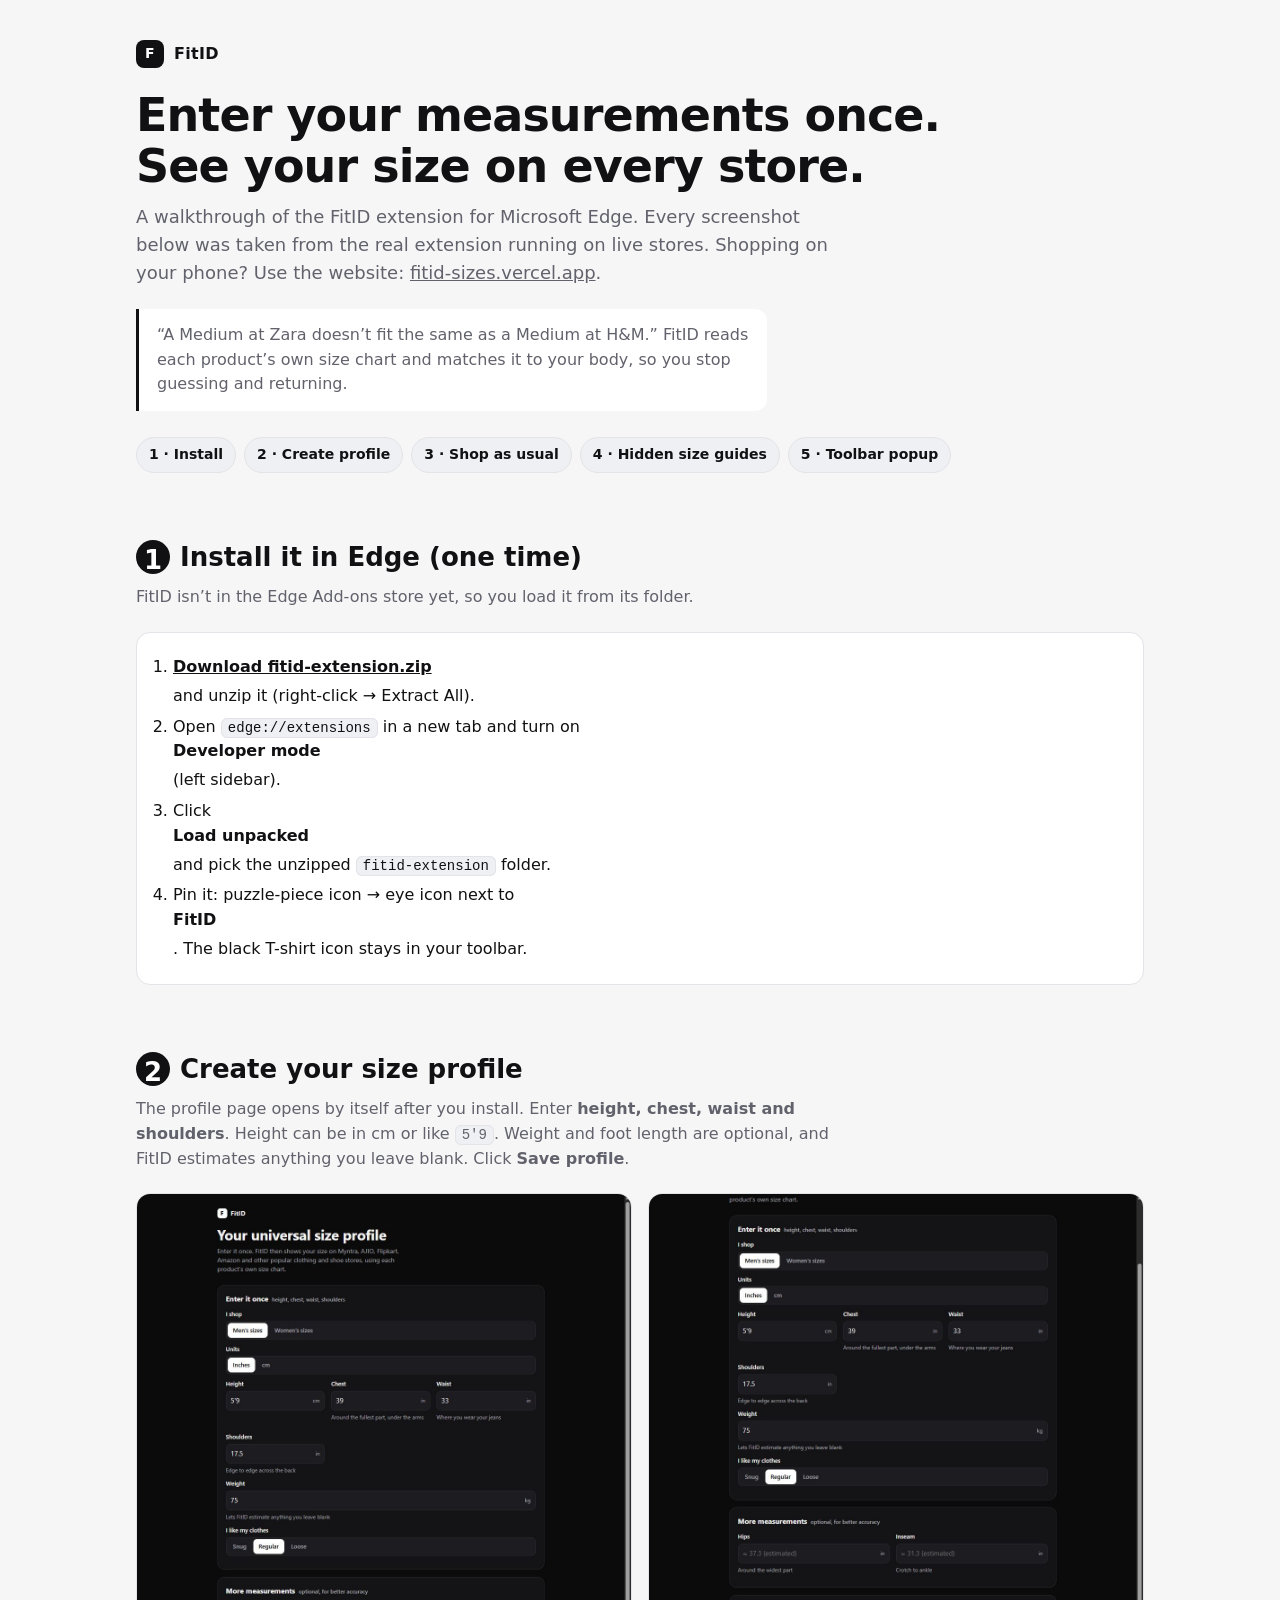
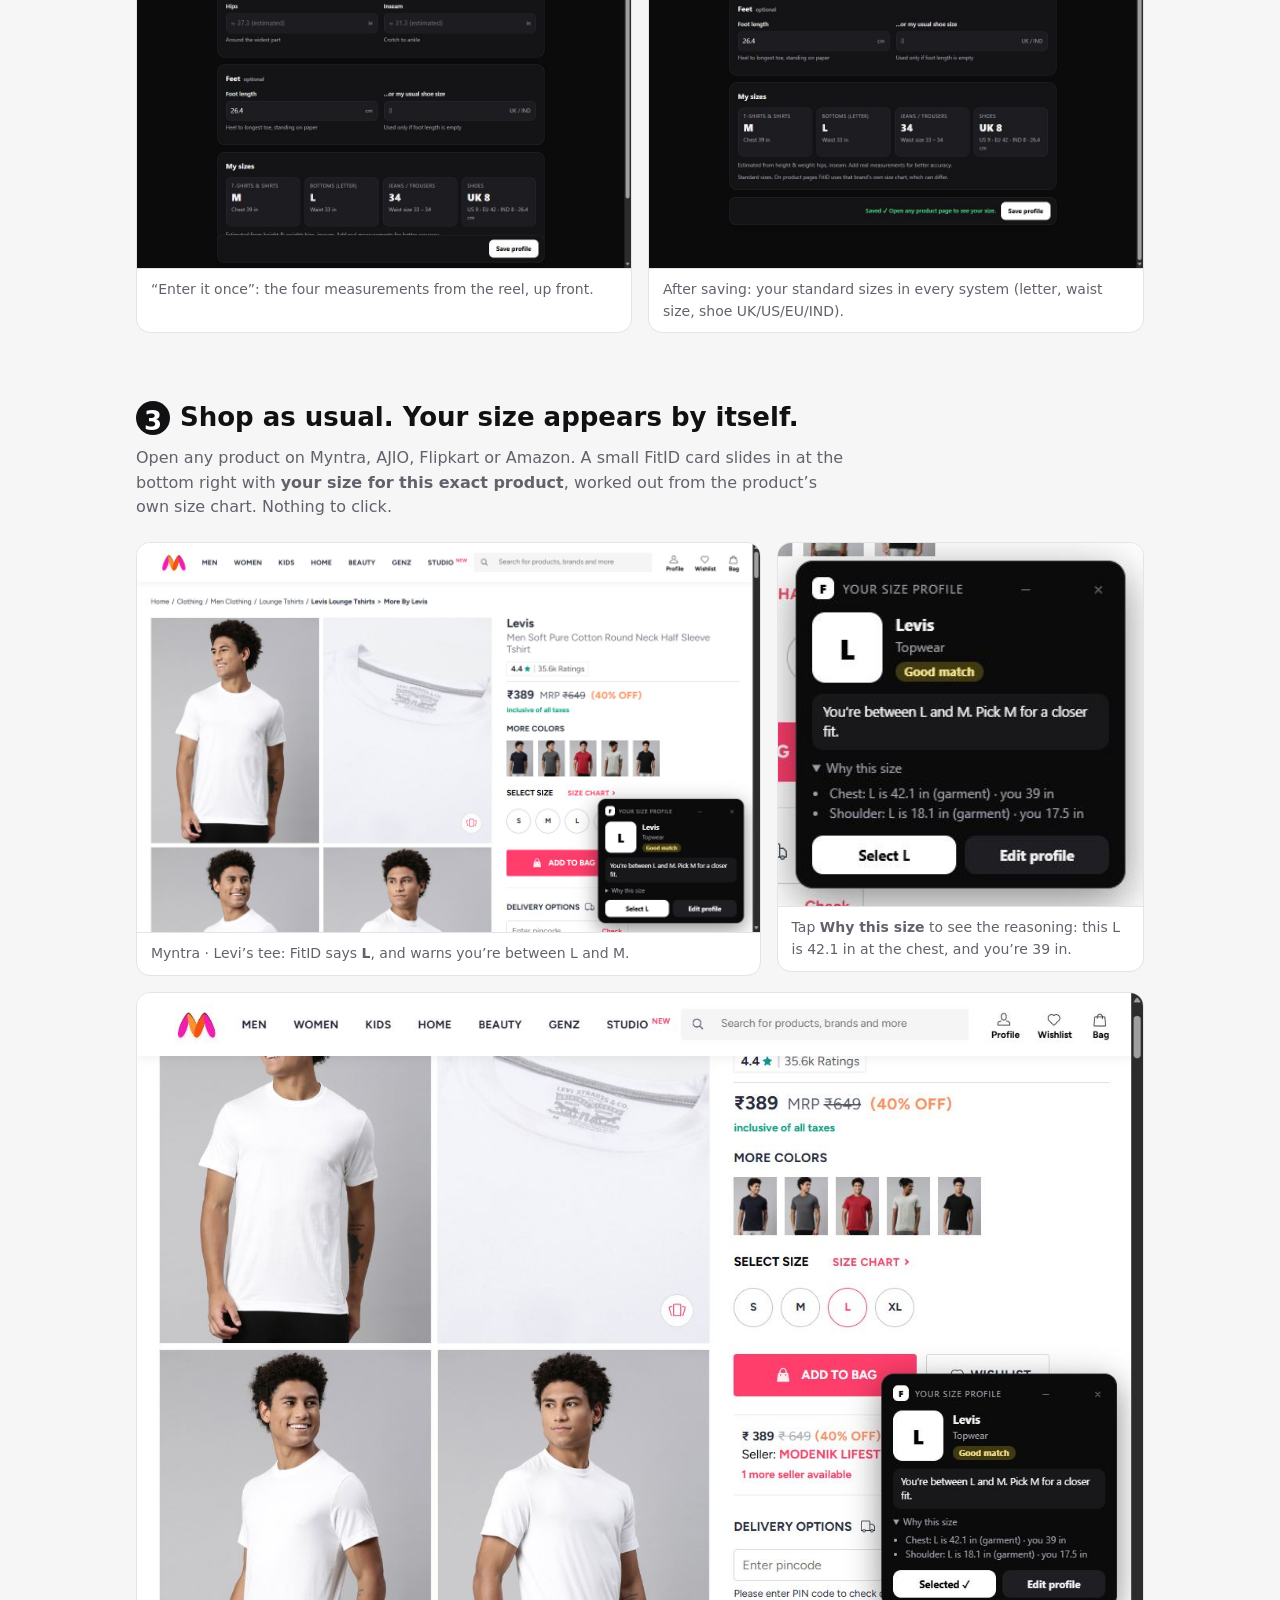
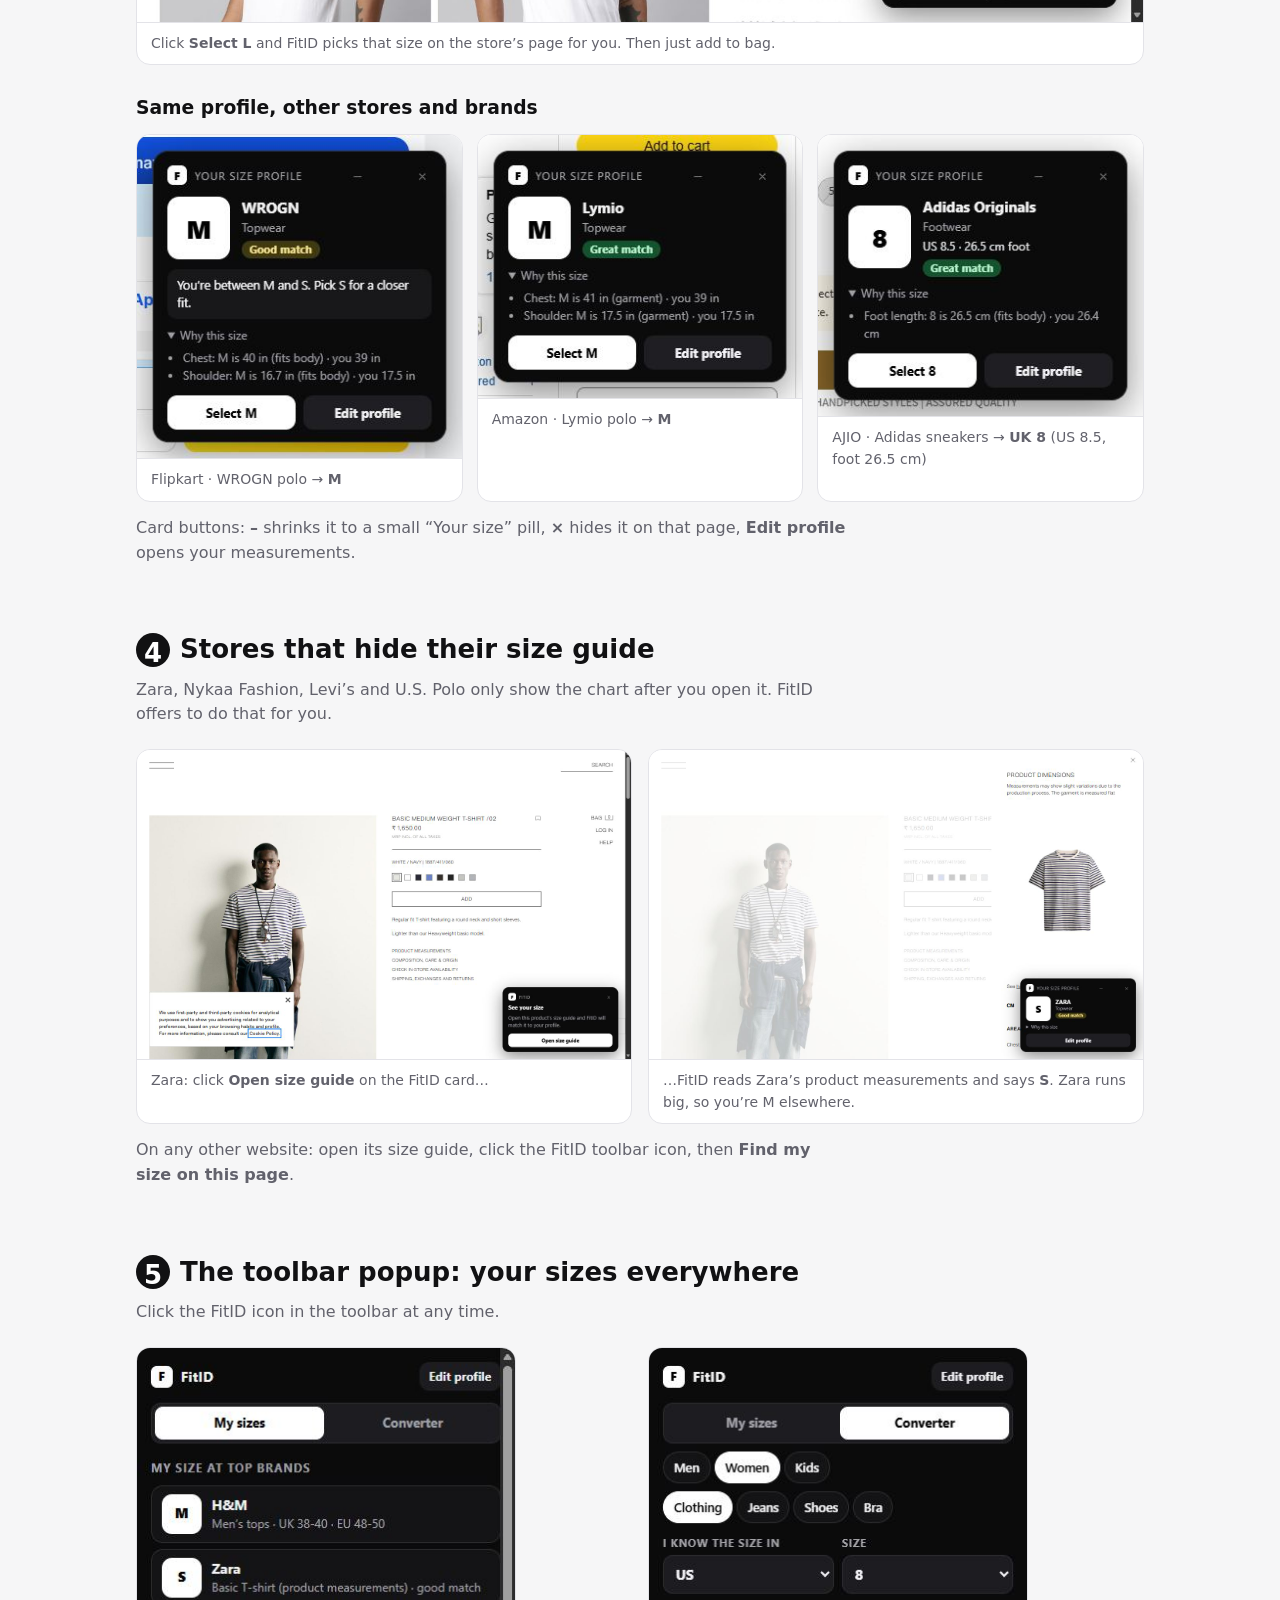
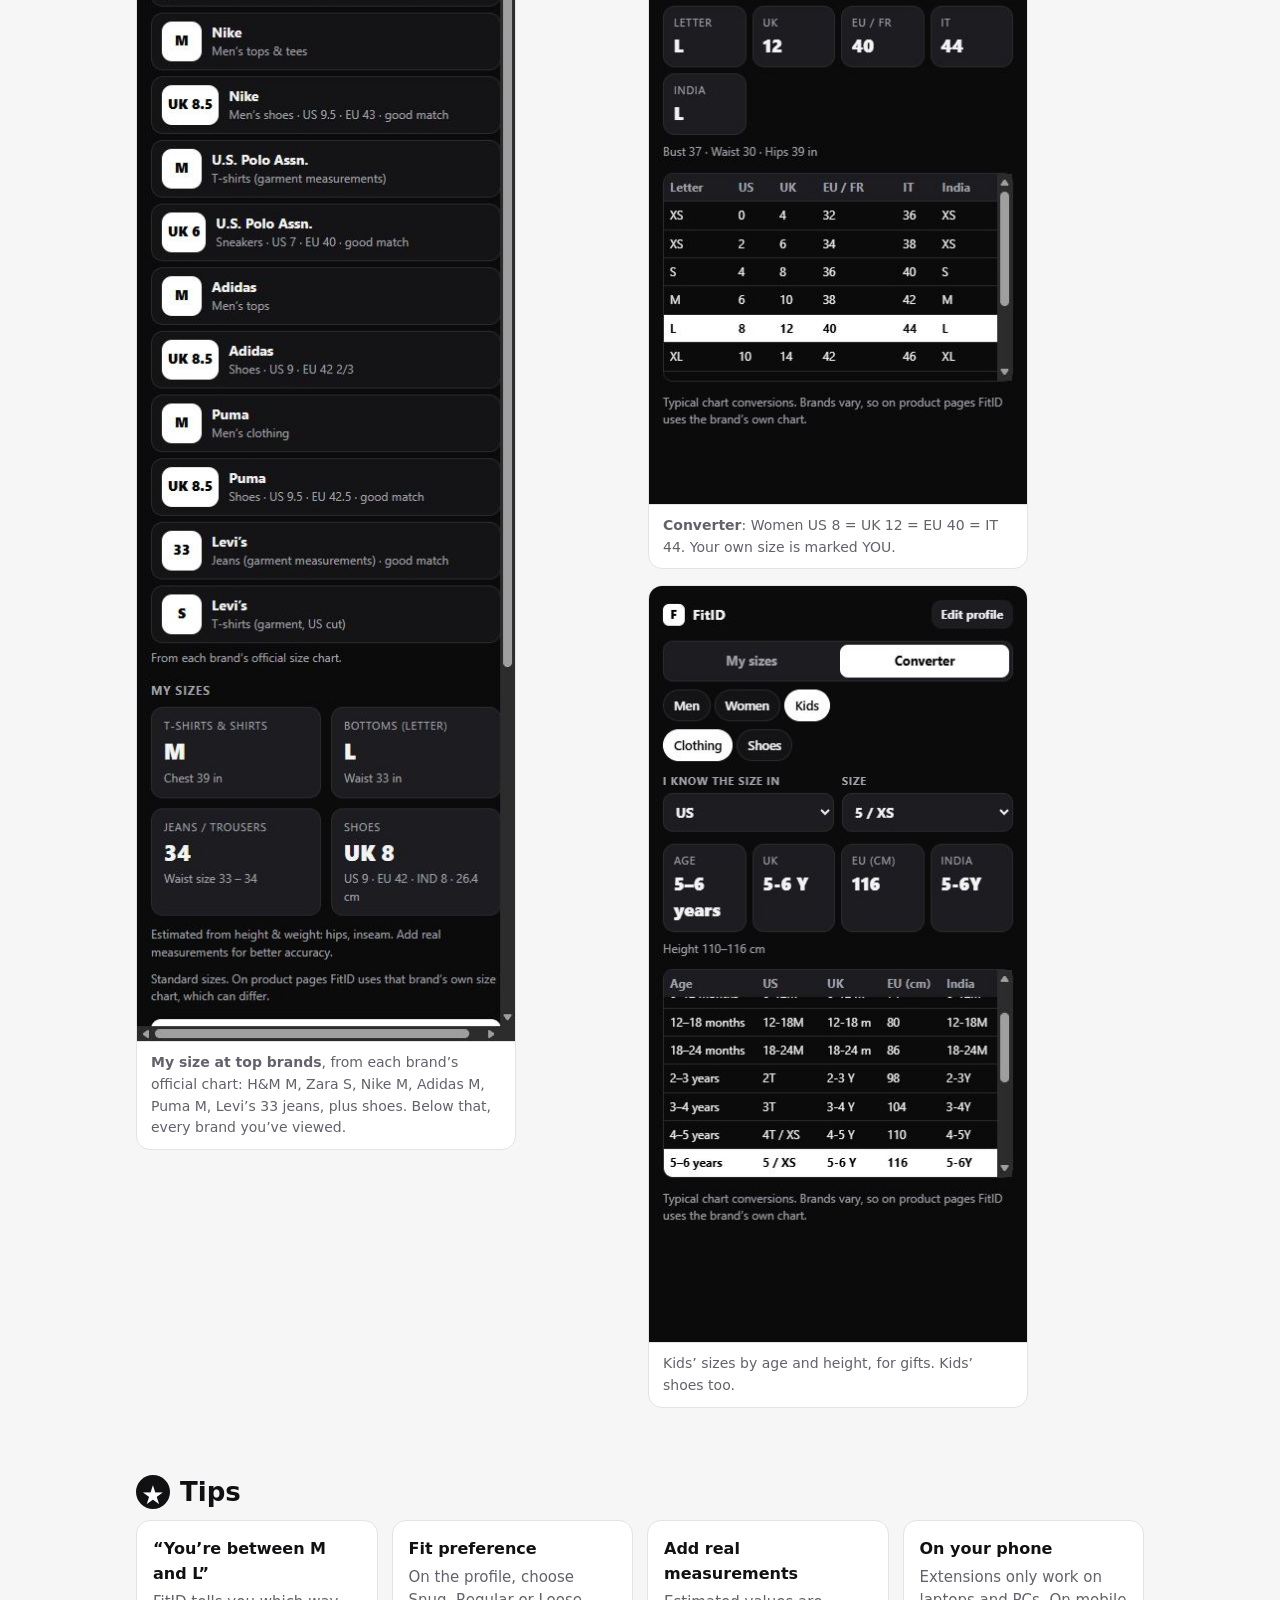
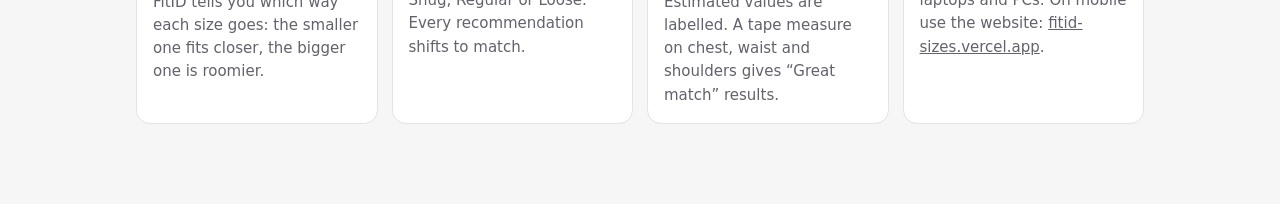
==== fitid-web/demo/index.html @ 5682cadd "Add extension build, demo page, and links between extension and website - build.ps1: clean dist/ fol" ====
<!doctype html>
<html lang="en">
<head>
  <meta charset="utf-8">
  <meta name="viewport" content="width=device-width, initial-scale=1">
  <title>FitID Demo</title>
  <style>
    :root { --bg:#f6f6f7; --surface:#fff; --text:#111113; --muted:#62626c; --border:#e3e3e8; --accent:#111113; --accent-text:#fff; --chip:#eef0f3; }
    @media (prefers-color-scheme: dark) { :root { --bg:#0b0b0c; --surface:#151518; --text:#f4f4f5; --muted:#a1a1aa; --border:#2a2a2f; --accent:#fff; --accent-text:#000; --chip:#1f1f23; } }
    * { box-sizing: border-box; }
    body { margin: 0; background: var(--bg); color: var(--text); font: 16px/1.55 "Segoe UI", system-ui, -apple-system, Roboto, sans-serif; }
    .wrap { max-width: 1040px; margin: 0 auto; padding: 40px 16px 80px; }
    .brandmark { display: flex; align-items: center; gap: 10px; font-weight: 800; letter-spacing: .02em; }
    .logo { width: 28px; height: 28px; border-radius: 8px; background: var(--accent); color: var(--accent-text); display: grid; place-items: center; font-size: 14px; }
    h1 { font-size: clamp(30px, 5vw, 46px); line-height: 1.1; margin: 22px 0 12px; letter-spacing: -.02em; }
    .lead { font-size: 18px; color: var(--muted); max-width: 62ch; margin: 0; }
    .quote { margin: 22px 0 0; padding: 14px 18px; border-left: 3px solid var(--accent); background: var(--surface); border-radius: 0 12px 12px 0; color: var(--muted); max-width: 62ch; }
    .flow { display: flex; flex-wrap: wrap; gap: 8px; margin: 26px 0 0; }
    .flow span { background: var(--chip); border: 1px solid var(--border); padding: 6px 12px; border-radius: 999px; font-size: 14px; font-weight: 600; }
    section.step { margin-top: 64px; }
    .num { display: inline-grid; place-items: center; width: 34px; height: 34px; border-radius: 50%; background: var(--accent); color: var(--accent-text); font-weight: 800; margin-right: 10px; }
    h2 { font-size: 26px; margin: 0 0 8px; display: flex; align-items: center; }
    .sub { color: var(--muted); margin: 0 0 22px; max-width: 70ch; }
    .shot { margin: 0; background: var(--surface); border: 1px solid var(--border); border-radius: 14px; overflow: hidden; }
    .shot img { display: block; width: 100%; height: auto; }
    .shot figcaption { padding: 10px 14px; font-size: 14px; color: var(--muted); border-top: 1px solid var(--border); }
    .grid2 { display: grid; grid-template-columns: repeat(auto-fit, minmax(300px, 1fr)); gap: 16px; }
    .split { display: grid; grid-template-columns: 1.7fr 1fr; gap: 16px; align-items: start; }
    .cards { display: grid; grid-template-columns: repeat(auto-fit, minmax(210px, 1fr)); gap: 14px; }
    .cards .shot img { max-height: 340px; object-fit: contain; background: #fff; }
    .phone { max-width: 380px; }
    ol.install { margin: 0; padding-left: 20px; }
    ol.install li { margin: 6px 0; }
    code { background: var(--chip); border: 1px solid var(--border); padding: 1px 6px; border-radius: 6px; font-size: 14px; }
    .tips { display: grid; grid-template-columns: repeat(auto-fit, minmax(230px, 1fr)); gap: 14px; }
    .tip { background: var(--surface); border: 1px solid var(--border); border-radius: 14px; padding: 16px; }
    .tip b { display: block; margin-bottom: 4px; }
    .tip p { margin: 0; color: var(--muted); font-size: 15px; }
    a { color: inherit; }
    @media (max-width: 760px) { .split { grid-template-columns: 1fr; } section.step { margin-top: 48px; } }
  </style>
</head>
<body>
  <main class="wrap">
    <div class="brandmark"><span class="logo">F</span> FitID</div>
    <h1>Enter your measurements once.<br>See your size on every store.</h1>
    <p class="lead">A walkthrough of the FitID extension for Microsoft Edge. Every screenshot below was taken from the real extension running on live stores. Shopping on your phone? Use the website: <a href="https://fitid-sizes.vercel.app/">fitid-sizes.vercel.app</a>.</p>
    <p class="quote">“A Medium at Zara doesn’t fit the same as a Medium at H&amp;M.” FitID reads each product’s own size chart and matches it to your body, so you stop guessing and returning.</p>
    <div class="flow"><span>1 · Install</span><span>2 · Create profile</span><span>3 · Shop as usual</span><span>4 · Hidden size guides</span><span>5 · Toolbar popup</span></div>

    <section class="step">
      <h2><span class="num">1</span>Install it in Edge (one time)</h2>
      <p class="sub">FitID isn’t in the Edge Add-ons store yet, so you load it from its folder.</p>
      <div class="tip">
        <ol class="install">
          <li><a href="https://fitid-sizes.vercel.app/downloads/fitid-extension.zip"><b>Download fitid-extension.zip</b></a> and unzip it (right-click → Extract All).</li>
          <li>Open <code>edge://extensions</code> in a new tab and turn on <b>Developer mode</b> (left sidebar).</li>
          <li>Click <b>Load unpacked</b> and pick the unzipped <code>fitid-extension</code> folder.</li>
          <li>Pin it: puzzle-piece icon → eye icon next to <b>FitID</b>. The black T-shirt icon stays in your toolbar.</li>
        </ol>
      </div>
    </section>

    <section class="step">
      <h2><span class="num">2</span>Create your size profile</h2>
      <p class="sub">The profile page opens by itself after you install. Enter <b>height, chest, waist and shoulders</b>. Height can be in cm or like <code>5'9</code>. Weight and foot length are optional, and FitID estimates anything you leave blank. Click <b>Save profile</b>.</p>
      <div class="grid2">
        <figure class="shot"><img src="img/01-profile.jpg" alt="FitID profile page with height, chest, waist and shoulders filled in"><figcaption>“Enter it once”: the four measurements from the reel, up front.</figcaption></figure>
        <figure class="shot"><img src="img/02-profile-sizes.jpg" alt="My sizes summary after saving"><figcaption>After saving: your standard sizes in every system (letter, waist size, shoe UK/US/EU/IND).</figcaption></figure>
      </div>
    </section>

    <section class="step">
      <h2><span class="num">3</span>Shop as usual. Your size appears by itself.</h2>
      <p class="sub">Open any product on Myntra, AJIO, Flipkart or Amazon. A small FitID card slides in at the bottom right with <b>your size for this exact product</b>, worked out from the product’s own size chart. Nothing to click.</p>
      <div class="split">
        <figure class="shot"><img src="img/03-myntra.jpg" alt="Myntra product page with the FitID card showing size L"><figcaption>Myntra · Levi’s tee: FitID says <b>L</b>, and warns you’re between L and M.</figcaption></figure>
        <figure class="shot"><img src="img/03-myntra-card.jpg" alt="FitID card with Why this size expanded"><figcaption>Tap <b>Why this size</b> to see the reasoning: this L is 42.1 in at the chest, and you’re 39 in.</figcaption></figure>
      </div>
      <div style="height:16px"></div>
      <figure class="shot"><img src="img/03-myntra-selected.jpg" alt="Myntra page after clicking Select L"><figcaption>Click <b>Select L</b> and FitID picks that size on the store’s page for you. Then just add to bag.</figcaption></figure>
      <h3 style="margin:28px 0 12px">Same profile, other stores and brands</h3>
      <div class="cards">
        <figure class="shot"><img src="img/04-flipkart-card.jpg" alt="FitID card on Flipkart"><figcaption>Flipkart · WROGN polo → <b>M</b></figcaption></figure>
        <figure class="shot"><img src="img/06-amazon-card.jpg" alt="FitID card on Amazon"><figcaption>Amazon · Lymio polo → <b>M</b></figcaption></figure>
        <figure class="shot"><img src="img/05-ajio-shoes-card.jpg" alt="FitID card on AJIO for shoes"><figcaption>AJIO · Adidas sneakers → <b>UK 8</b> (US 8.5, foot 26.5 cm)</figcaption></figure>
      </div>
      <p class="sub" style="margin-top:14px">Card buttons: <b>–</b> shrinks it to a small “Your size” pill, <b>×</b> hides it on that page, <b>Edit profile</b> opens your measurements.</p>
    </section>

    <section class="step">
      <h2><span class="num">4</span>Stores that hide their size guide</h2>
      <p class="sub">Zara, Nykaa Fashion, Levi’s and U.S. Polo only show the chart after you open it. FitID offers to do that for you.</p>
      <div class="grid2">
        <figure class="shot"><img src="img/07-zara-a-nudge.jpg" alt="FitID card on Zara offering to open the size guide"><figcaption>Zara: click <b>Open size guide</b> on the FitID card…</figcaption></figure>
        <figure class="shot"><img src="img/07-zara-b-size.jpg" alt="Zara product measurements open with FitID showing size S"><figcaption>…FitID reads Zara’s product measurements and says <b>S</b>. Zara runs big, so you’re M elsewhere.</figcaption></figure>
      </div>
      <p class="sub" style="margin-top:14px">On any other website: open its size guide, click the FitID toolbar icon, then <b>Find my size on this page</b>.</p>
    </section>

    <section class="step">
      <h2><span class="num">5</span>The toolbar popup: your sizes everywhere</h2>
      <p class="sub">Click the FitID icon in the toolbar at any time.</p>
      <div class="grid2" style="align-items:start">
        <figure class="shot phone"><img src="img/08-popup-brands.jpg" alt="Popup listing your size at top brands"><figcaption><b>My size at top brands</b>, from each brand’s official chart: H&amp;M M, Zara S, Nike M, Adidas M, Puma M, Levi’s 33 jeans, plus shoes. Below that, every brand you’ve viewed.</figcaption></figure>
        <div style="display:grid;gap:16px">
          <figure class="shot phone"><img src="img/09-converter.jpg" alt="Size converter, women US 8"><figcaption><b>Converter</b>: Women US 8 = UK 12 = EU 40 = IT 44. Your own size is marked YOU.</figcaption></figure>
          <figure class="shot phone"><img src="img/10-converter-kids.jpg" alt="Size converter, kids by age"><figcaption>Kids’ sizes by age and height, for gifts. Kids’ shoes too.</figcaption></figure>
        </div>
      </div>
    </section>

    <section class="step">
      <h2><span class="num">★</span>Tips</h2>
      <div class="tips">
        <div class="tip"><b>“You’re between M and L”</b><p>FitID tells you which way each size goes: the smaller one fits closer, the bigger one is roomier.</p></div>
        <div class="tip"><b>Fit preference</b><p>On the profile, choose Snug, Regular or Loose. Every recommendation shifts to match.</p></div>
        <div class="tip"><b>Add real measurements</b><p>Estimated values are labelled. A tape measure on chest, waist and shoulders gives “Great match” results.</p></div>
        <div class="tip"><b>On your phone</b><p>Extensions only work on laptops and PCs. On mobile use the website: <a href="https://fitid-sizes.vercel.app">fitid-sizes.vercel.app</a>.</p></div>
      </div>
    </section>
  </main>
</body>
</html>
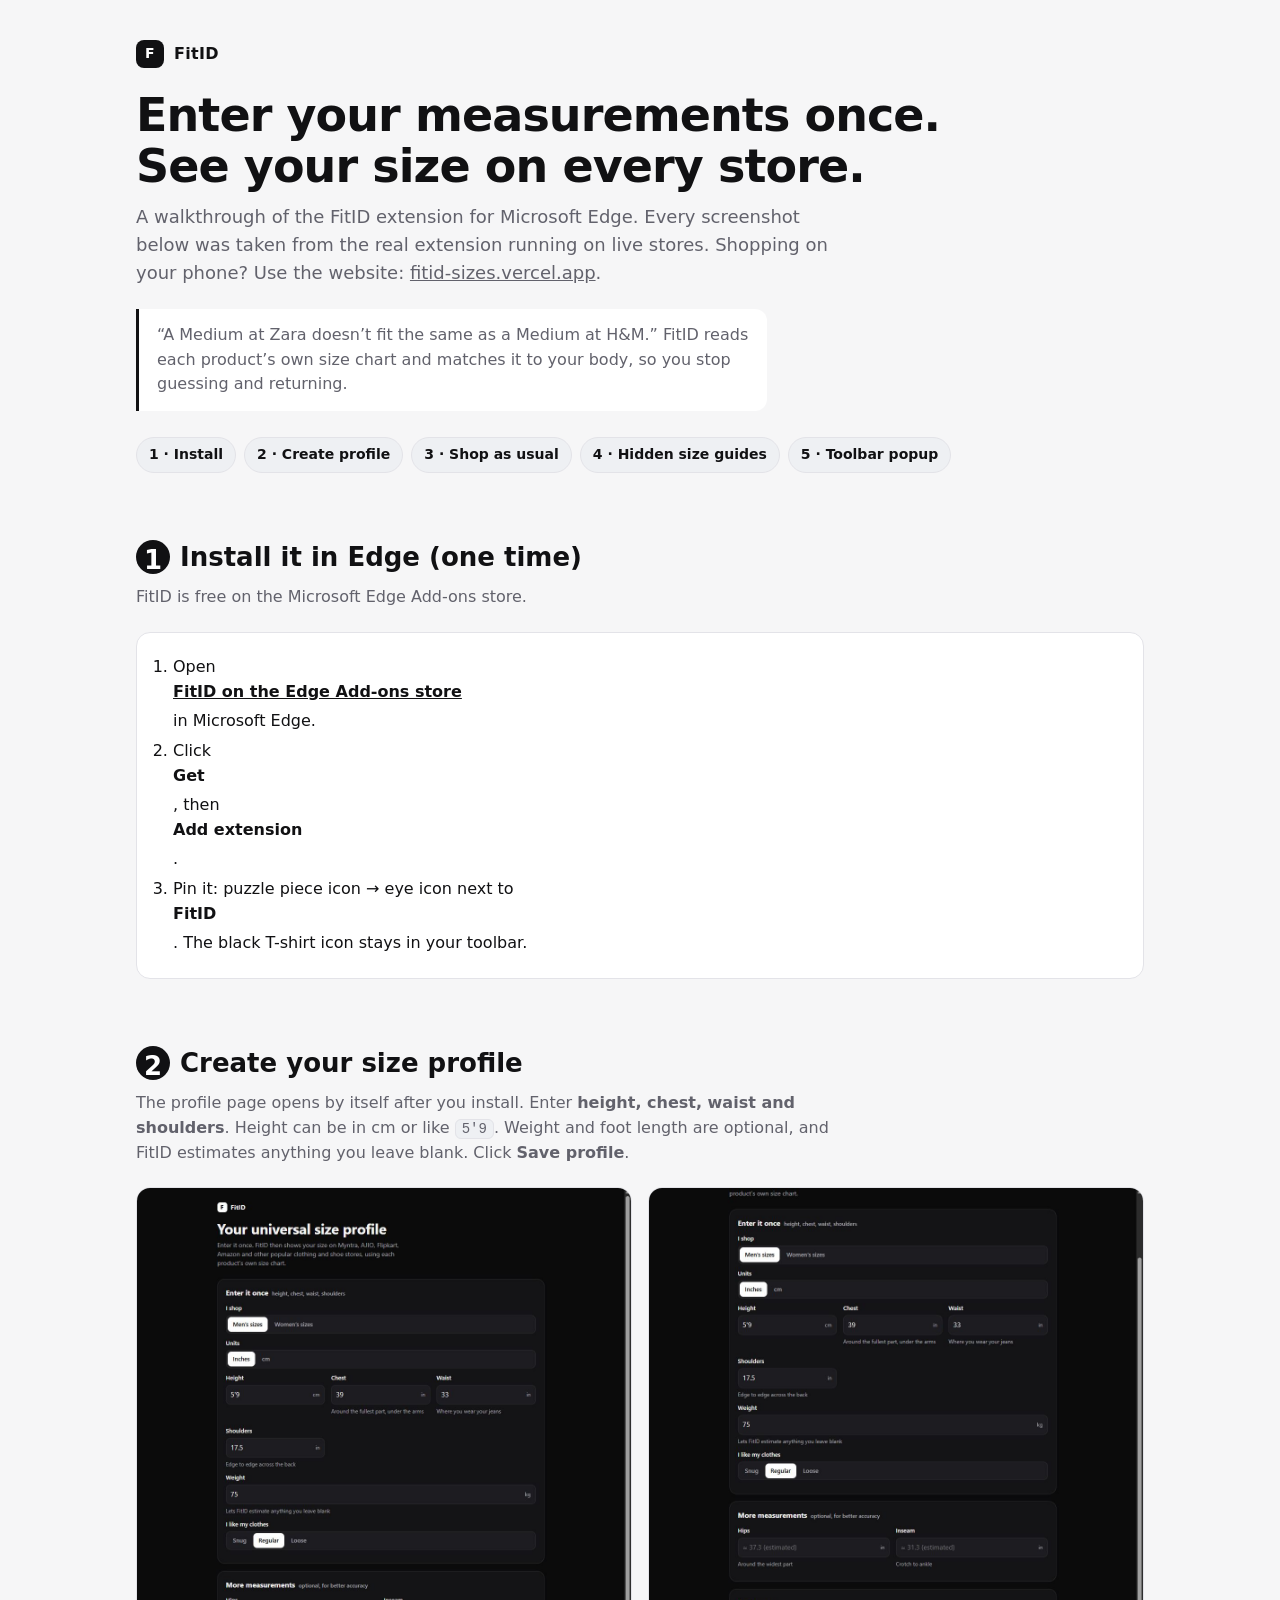
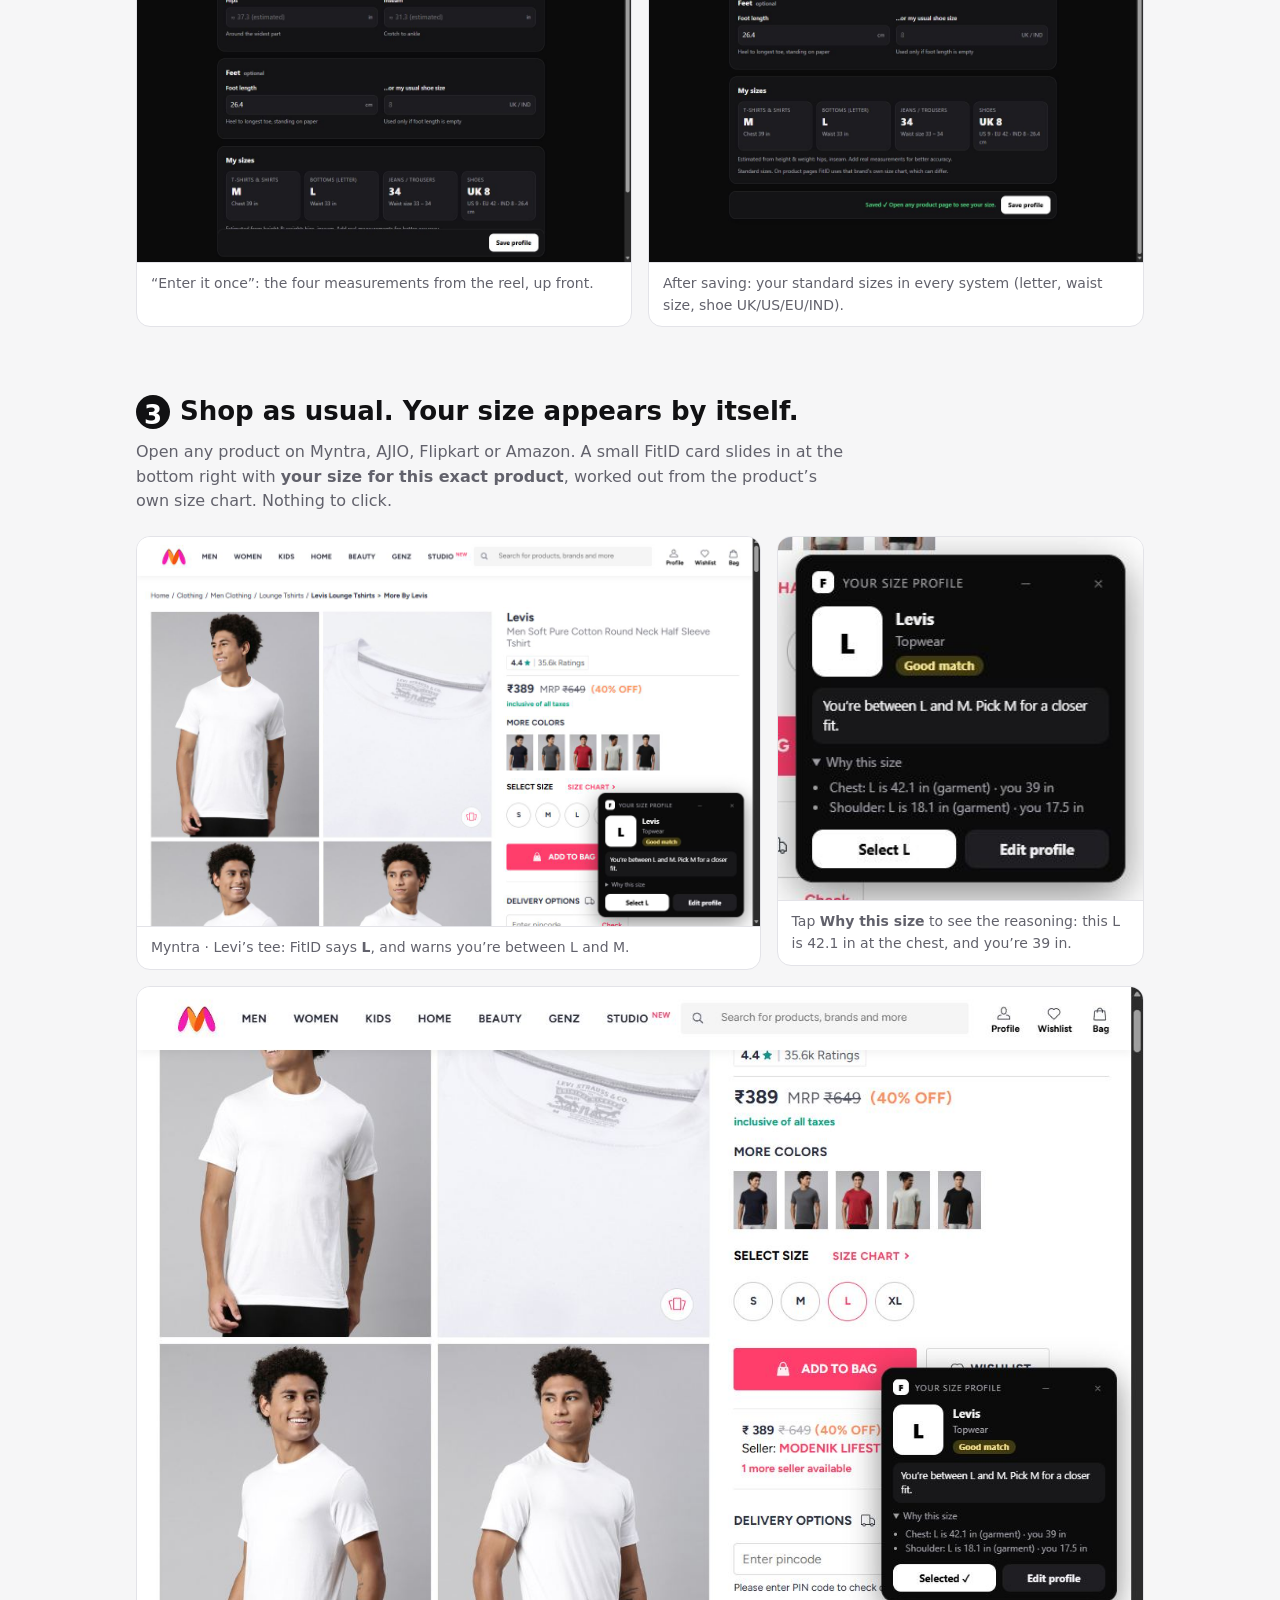
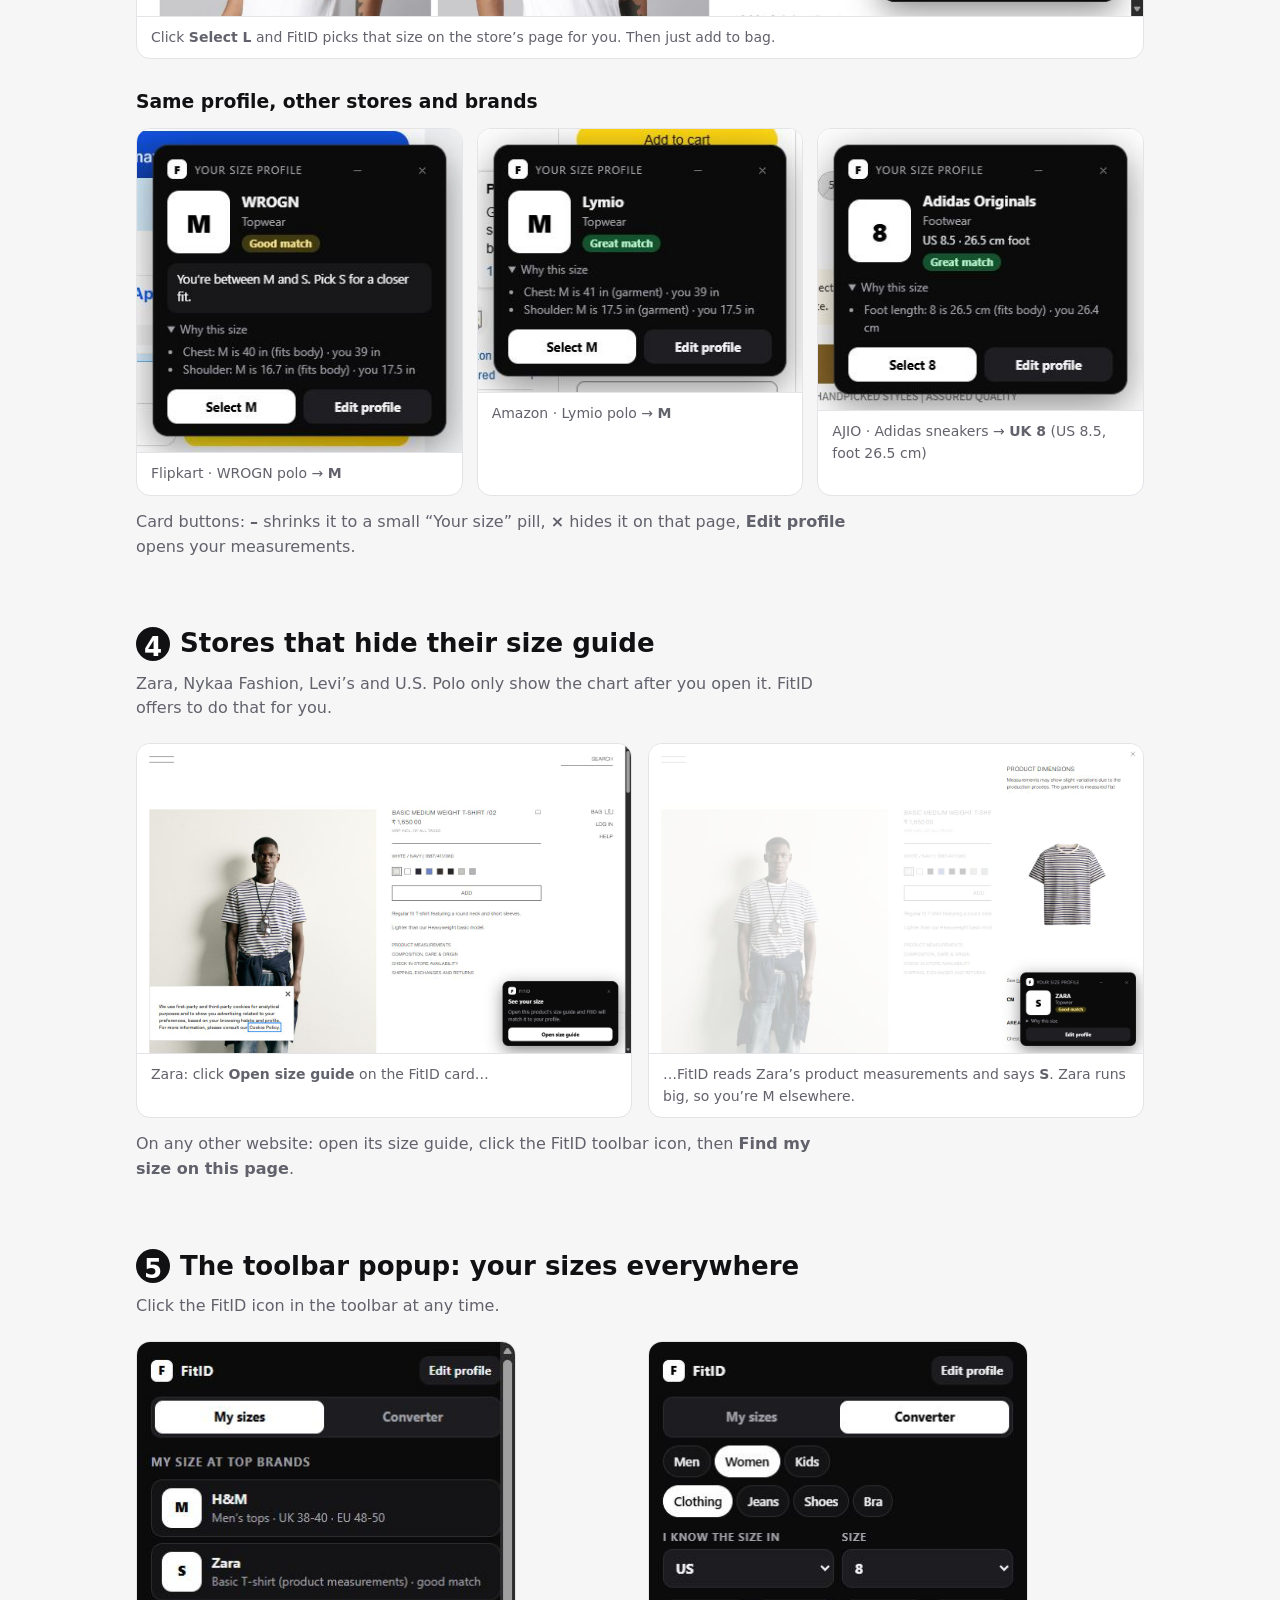
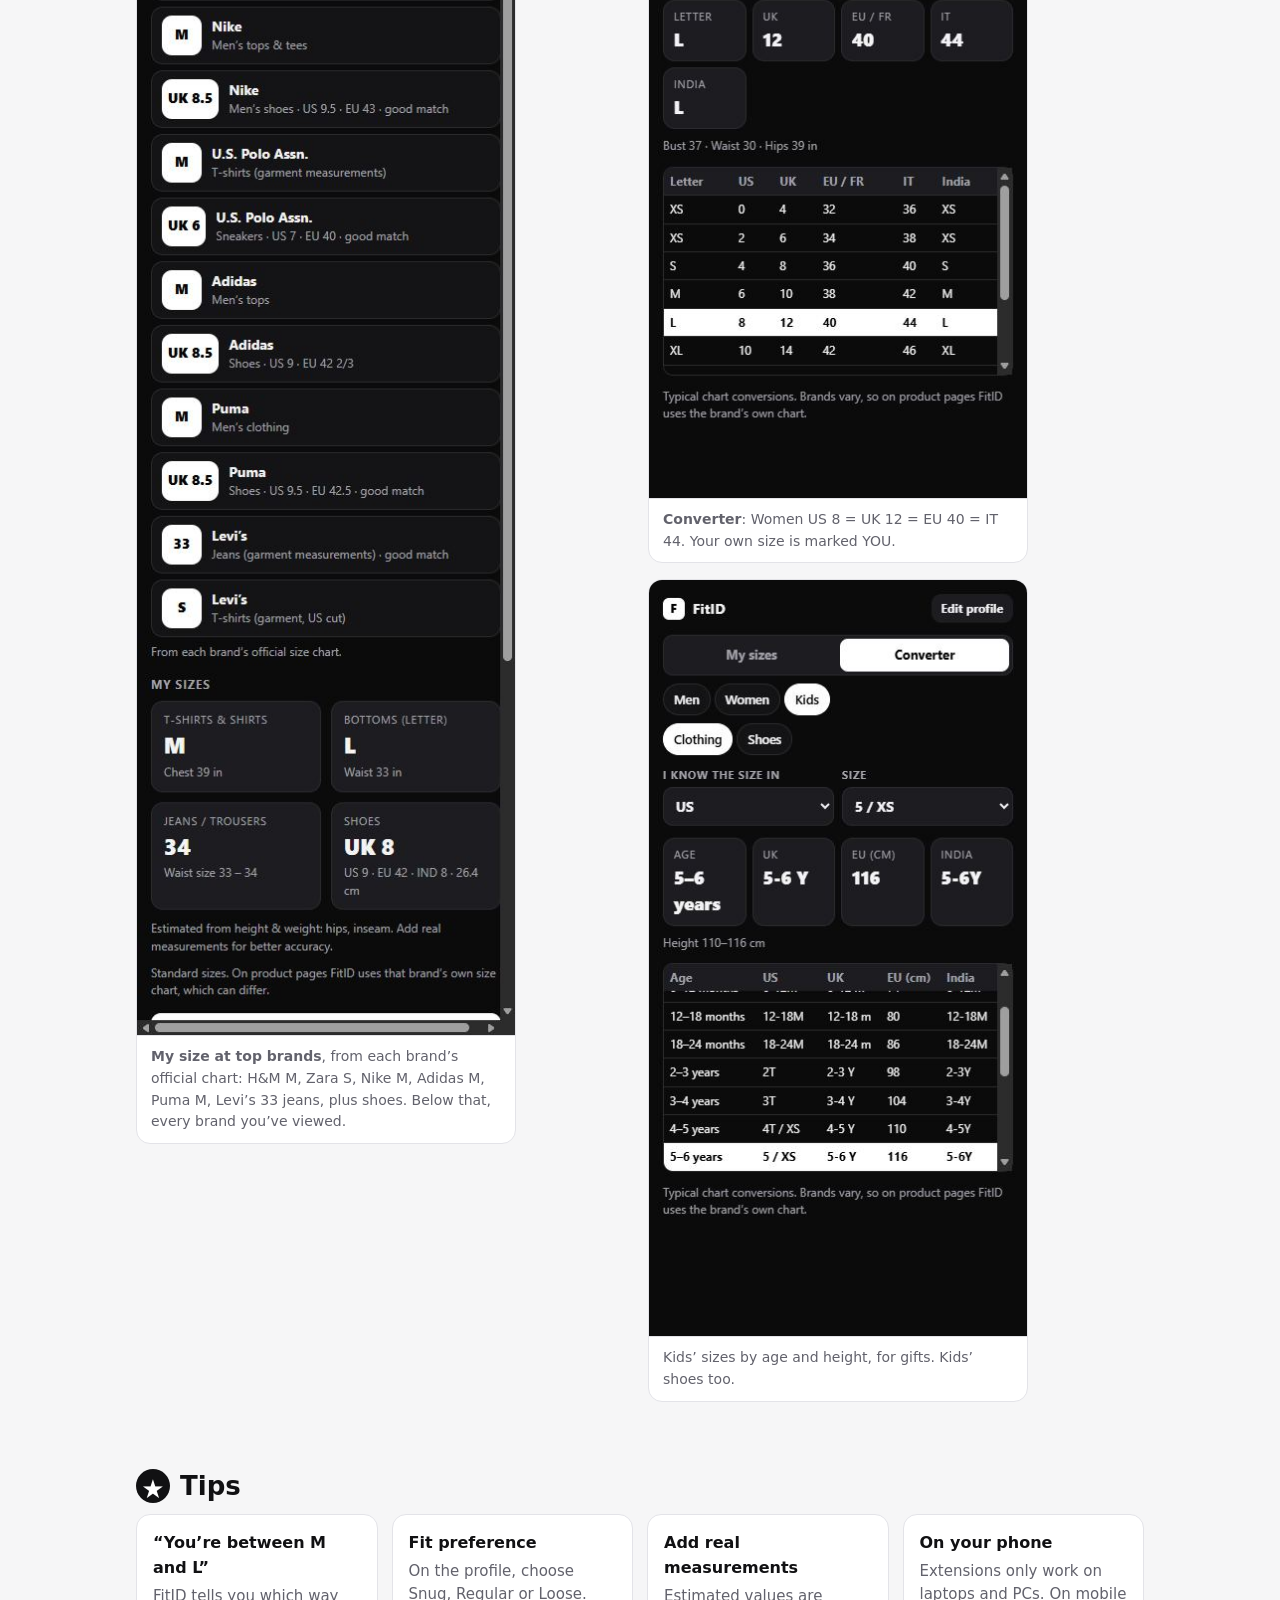
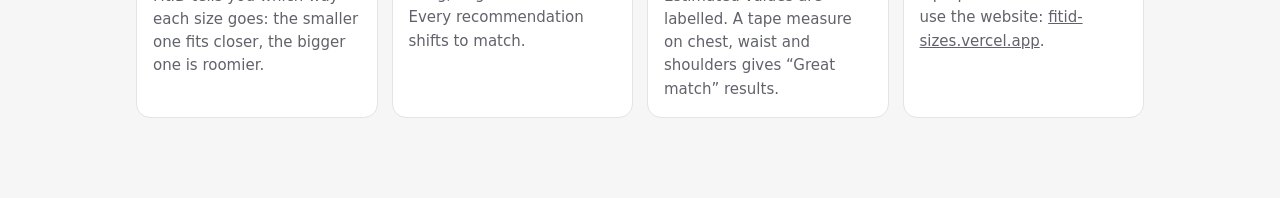
==== commit 1d44d771: "Point install links to the Microsoft Edge Add-ons store FitID is now published on the Edge Add-ons s" ====
--- a/fitid-web/demo/index.html
+++ b/fitid-web/demo/index.html
@@ -50,13 +50,12 @@
 
     <section class="step">
       <h2><span class="num">1</span>Install it in Edge (one time)</h2>
-      <p class="sub">FitID isn’t in the Edge Add-ons store yet, so you load it from its folder.</p>
+      <p class="sub">FitID is free on the Microsoft Edge Add-ons store.</p>
       <div class="tip">
         <ol class="install">
-          <li><a href="https://fitid-sizes.vercel.app/downloads/fitid-extension.zip"><b>Download fitid-extension.zip</b></a> and unzip it (right-click → Extract All).</li>
-          <li>Open <code>edge://extensions</code> in a new tab and turn on <b>Developer mode</b> (left sidebar).</li>
-          <li>Click <b>Load unpacked</b> and pick the unzipped <code>fitid-extension</code> folder.</li>
-          <li>Pin it: puzzle-piece icon → eye icon next to <b>FitID</b>. The black T-shirt icon stays in your toolbar.</li>
+          <li>Open <a href="https://microsoftedge.microsoft.com/addons/detail/fitid-%E2%80%93-your-universal-si/mhaonpfodniajjcggmghhpgdgdhcpkan"><b>FitID on the Edge Add-ons store</b></a> in Microsoft Edge.</li>
+          <li>Click <b>Get</b>, then <b>Add extension</b>.</li>
+          <li>Pin it: puzzle piece icon → eye icon next to <b>FitID</b>. The black T-shirt icon stays in your toolbar.</li>
         </ol>
       </div>
     </section>
